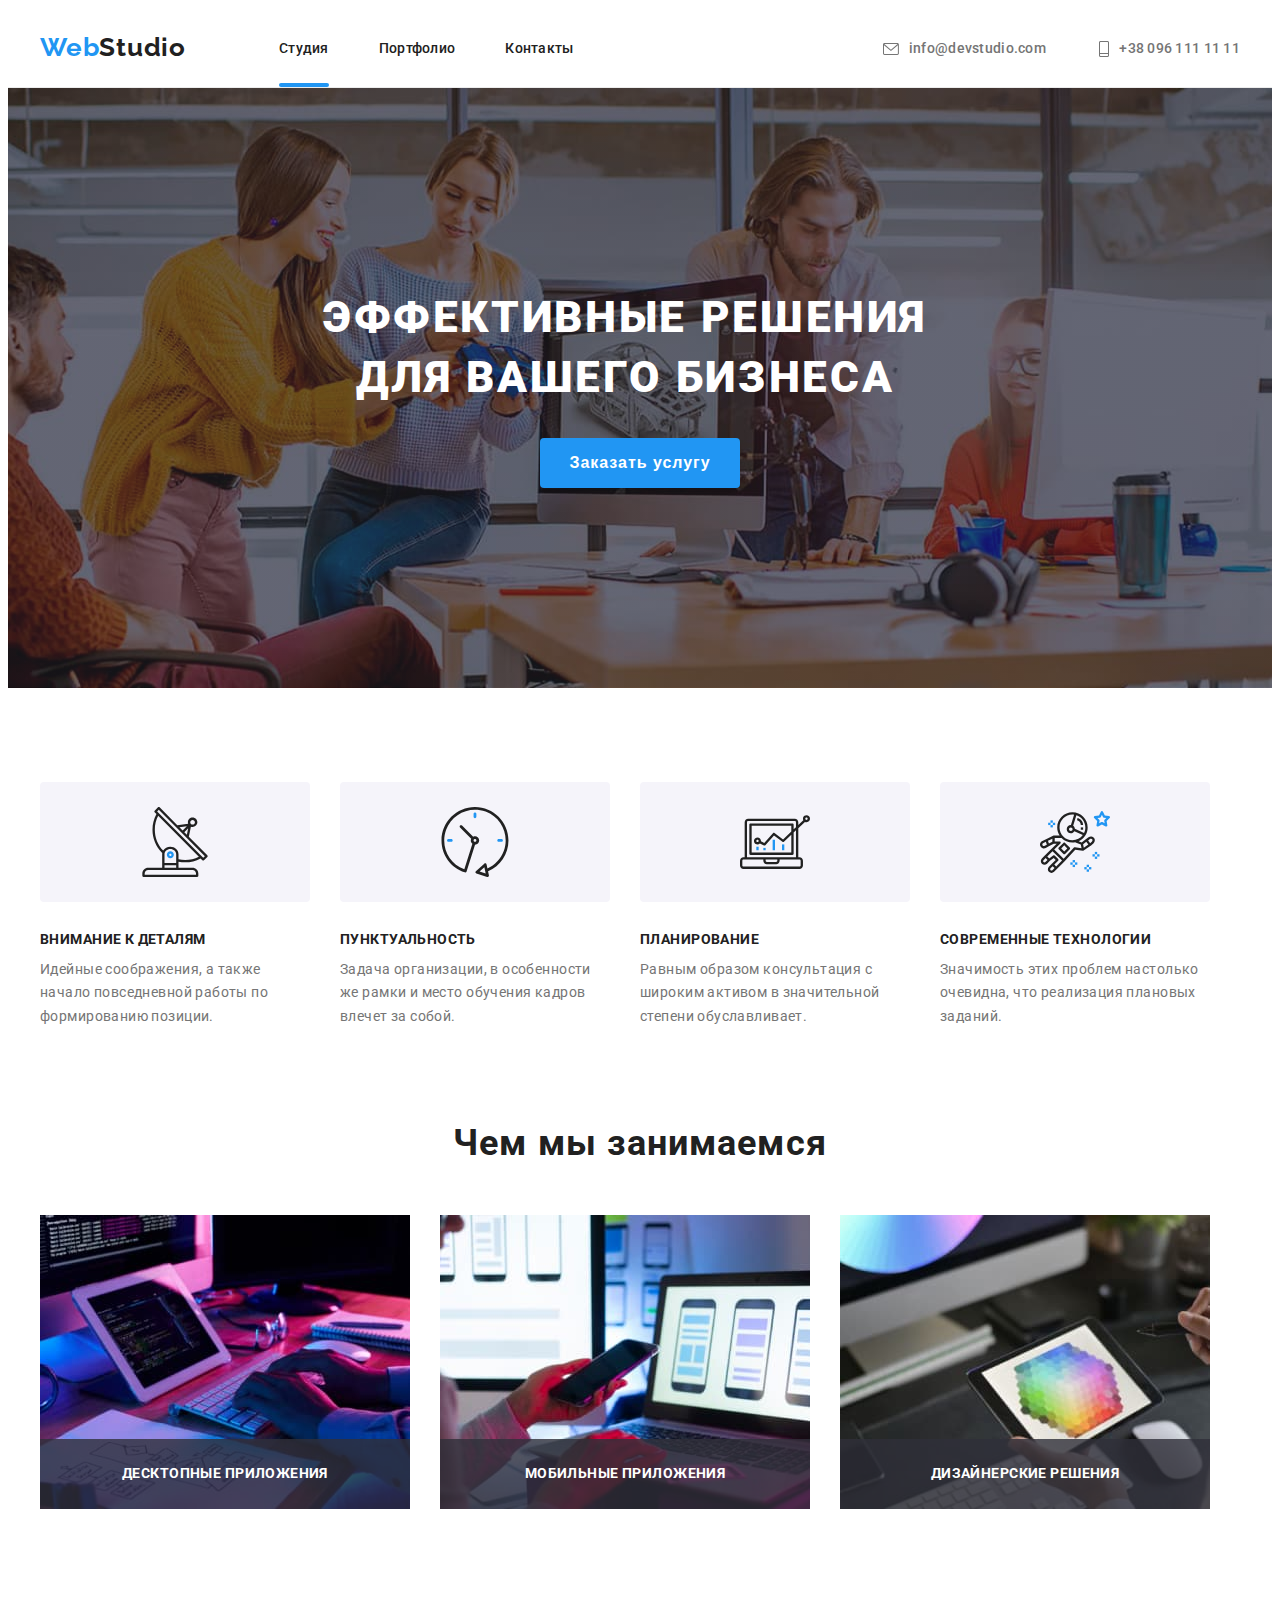
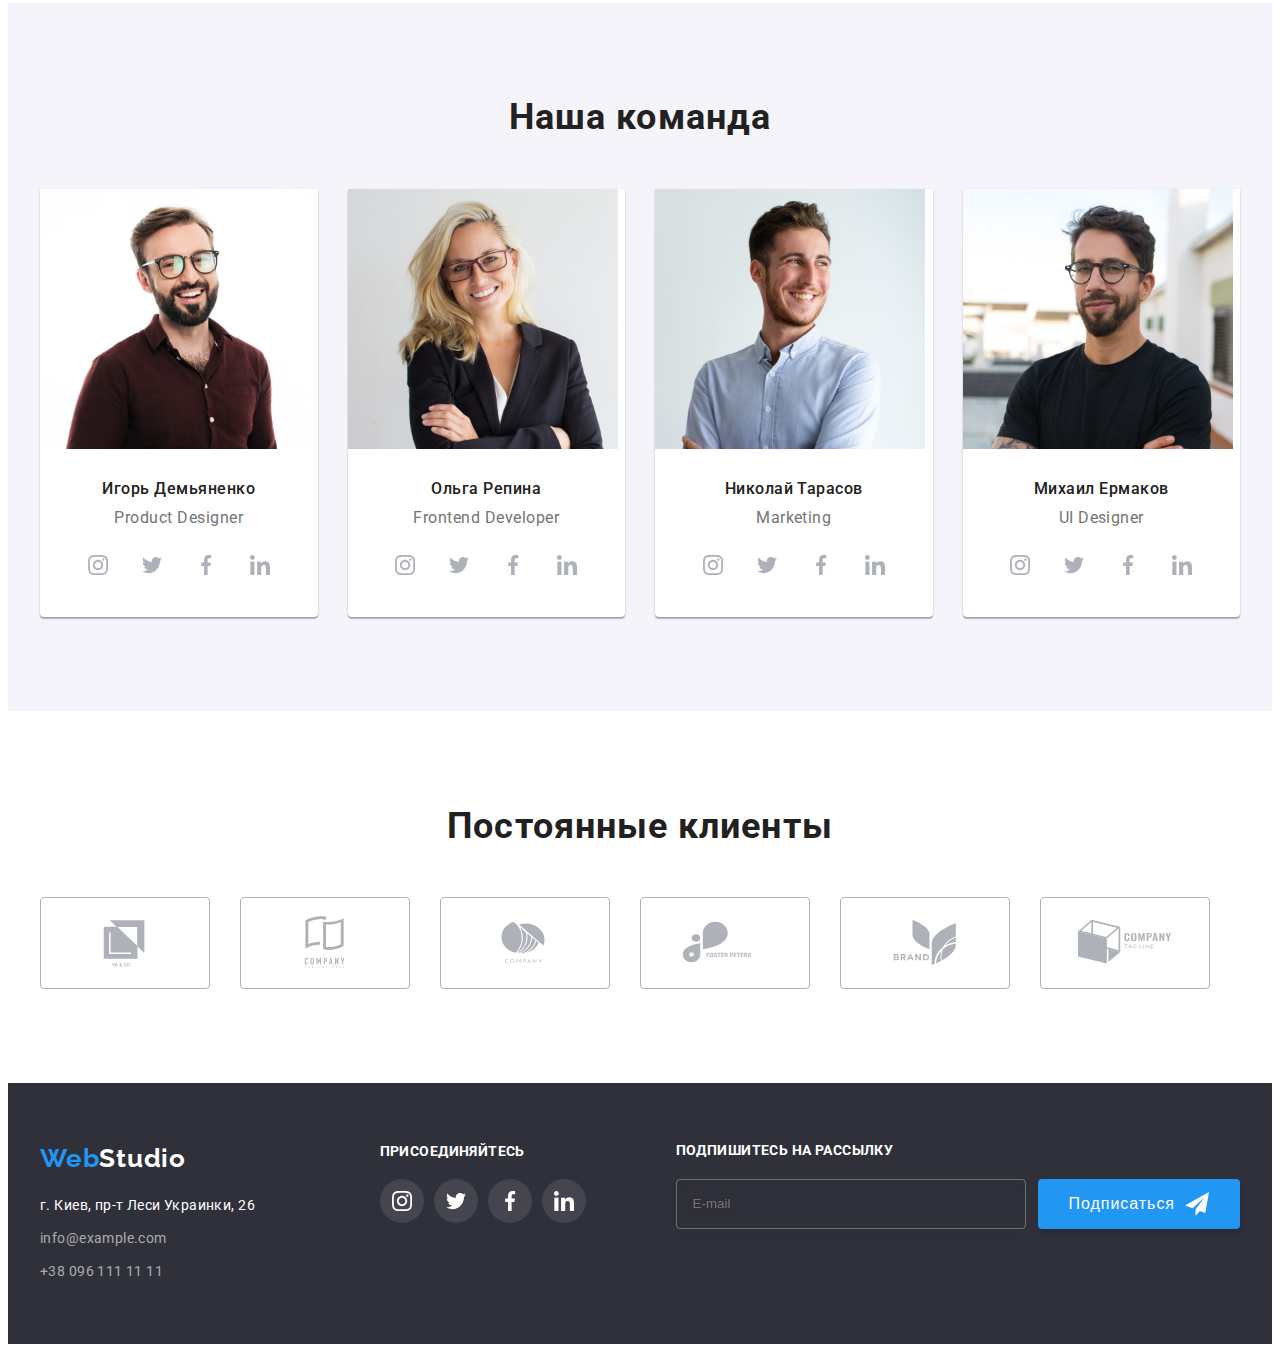
==== index.html @ 6258953c "Add files via upload" ====
<!DOCTYPE html>
<html lang="ru">

<head>
    <meta charset="UTF-8">
    <meta http-equiv="X-UA-Compatible" content="IE=edge">
    <meta name="viewport" content="width=device-width, initial-scale=1.0">
<link rel="preconnect" href="https://fonts.googleapis.com">
<link rel="preconnect" href="https://fonts.gstatic.com" crossorigin>
<link href="https://fonts.googleapis.com/css2?family=Raleway:wght@700&family=Roboto:wght@400;500;700;900&display=swap"
    rel="stylesheet">
    <title>WebStudio</title> 
    <link rel="stylesheet" href="https://cdnjs.cloudflare.com/ajax/libs/modern-normalize/1.1.0/modern-normalize.min.css"
        integrity="sha512-wpPYUAdjBVSE4KJnH1VR1HeZfpl1ub8YT/NKx4PuQ5NmX2tKuGu6U/JRp5y+Y8XG2tV+wKQpNHVUX03MfMFn9Q=="
        crossorigin="anonymous" referrerpolicy="no-referrer" />
    <link rel="stylesheet" href="./css/styles.css" />
</head>

<body>
    <!-- /* HEADER */ -->
<header  class="header">
    <div class="container header-container">
        <nav class="header-nav">
        <a href="index.html"  class="logo link"><p lang="en"><span class="logoweb">Web</span><span class="logostudio">Studio</span></p></a>
        <ul class="header-list list">
        <li class="header-list-item"><a class="header-list-link active link" href="index.html">  Студия </a></li>
        <li class="header-list-item"><a class="header-list-link link" href="portfolio.html"> Портфолио</a></li>
        <li  class="header-list-item"><a class="header-list-link link" href=""> Контакты</a> </li>
        </ul>
        </nav>
        <div class="header-connect">
        <a class="header-mail link" href="mailto:info@devstudio.com" ><svg class="mail-icon" width="16" height="12">
            <use href="./images/icon/symbol-defs.svg#icon-mail"></use>
        </svg>info@devstudio.com </a>
        <a class="header-phone link" href="tel:+380961111111"><svg class="phone-icon" width="10" height="16">
            <use href="./images/icon/symbol-defs.svg#icon-phone"></use>
        </svg>+38 096 111 11 11</a>
            </div>
    </div>
</header>

<main>
    <!-- /* HERO */ -->
    <section class="hero">
        <div class="container">
         <h1 class="hero-title">Эффективные решения для вашего бизнеса</h1>
         <button type="button" class="hero-btn button" data-modal-open>Заказать услугу</button>
        </div>

        </section>
    </div>
<!-- ABOUT -->
     <section class="about">
         <div class="container">
        <ul class="about-list list">
        <li class="about-list-item icon-antena">
            <div class="about-icon-box"><svg class="about-icon" width="70" height="70">
                <use href="./images/icon/symbol-defs.svg#icon-antenna-1"></use>
            </svg></div>
        <h3 class="about-title">Внимание к деталям</h3>
        <p class="about-text">Идейные соображения, а также начало повседневной работы по формированию позиции.</p>
        </li>

        <li class="about-list-item icon-clock">
            <div class="about-icon-box"><svg class="about-icon" width="70" height="70">
                <use href="./images/icon/symbol-defs.svg#icon-clock-1"></use>
            </svg></div>
        <h3 class="about-title">Пунктуальность</h3>
        <p class="about-text">Задача организации, в особенности же рамки и место обучения кадров влечет за собой.</p>
        </li>

        <li class="about-list-item icon-diagram">
            <div class="about-icon-box"><svg class="about-icon" width="70" height="70">
                <use href="./images/icon/symbol-defs.svg#icon-diagram-1"></use>
            </svg></div>
        <h3 class="about-title">Планирование</h3>
        <p class="about-text">Равным образом консультация с широким активом в значительной степени обуславливает.</p>
        </li>

        <li class="about-list-item icon-astro">
            <div class="about-icon-box"><svg class="about-icon" width="70" height="70">
                <use href="./images/icon/symbol-defs.svg#icon-astronaut-1"></use>
            </svg></div>
        <h3 class="about-title">Современные технологии</h3>
        <p class="about-text">Значимость этих проблем настолько очевидна, что реализация плановых заданий.</p>
        </li>
        </ul>
        </div>
        </section>
<!-- PRODUCT -->
        <section class="product">
        <div class="container">
        <h2 class="product-title">Чем мы занимаемся</h2>
        <ul class="product-list list">
        <li class="product-item">
            <img src="images/img1.jpg" alt="Верстка" width="370" height="294" />
            <p class="product-text">Десктопные приложения</p>
        </li>
        <li class="product-item">
            <img src="images/img2.jpg" alt="Моб приложение" width="370" height="294" />
            <p class="product-text">Мобильные приложения</p>
        </li>
        <li class="product-item">
            <img src="images/img3.jpg" alt="Дизайн" width="370" height="294" />
            <p class="product-text">Дизайнерские решения</p>
        </li>
        </ul>
        </div>
    </section>
    <!-- TEAM -->
    <section class="team">
        <div class="container">
        <h2 class="team-title">Наша команда</h2>
        <ul class="team-list list">
        <li class="team-list-item">
        <img src="images/team/team1.jpg" alt="Фото Игорь Демьяненко"  width="270" height="260" />
       <div class="team-box"> <h3 class="team-name">Игорь Демьяненко</h3>
        <p class="team-position" lang="en">Product Designer</p>
        <ul class="team-soc-list list">
            <li class="team-soc-item"><a href="" class="team-soc-link link">
                <svg class="team-soc-icon" width="20" height="20">
                    <use href="./images/icon/symbol-defs.svg#icon-instagram"></use>
                </svg>
            </a></li>
            <li class="team-soc-item"><a href="" class="team-soc-link link"> <svg class="team-soc-icon" width="20" height="20">
                    <use href="./images/icon/symbol-defs.svg#icon-twitter"></use>
                </svg></a></li>
            <li class="team-soc-item"><a href="" class="team-soc-link link"> <svg class="team-soc-icon" width="20" height="20">
                    <use href="./images/icon/symbol-defs.svg#icon-facebook"></use>
                </svg></a></li>
            <li class="team-soc-item"><a href="" class="team-soc-link link"> <svg class="team-soc-icon" width="20" height="20">
                    <use href="./images/icon/symbol-defs.svg#icon-linkedin"></use>
                </svg></a></li>
        </ul>
        </div>
        </li>

        <li class="team-list-item">
        <img src="images/team/team2.jpg" alt="Фото Ольга Репина" width="270" height="260" />
        <div class="team-box"><h3 class="team-name">Ольга Репина</h3>
        <p class="team-position" lang="en">Frontend Developer</p>
        <ul class="team-soc-list list">
            <li class="team-soc-item"><a href="" class="team-soc-link link">
                <svg class="team-soc-icon" width="20" height="20">
                    <use href="./images/icon/symbol-defs.svg#icon-instagram"></use>
                </svg>
            </a></li>
            <li class="team-soc-item"><a href="" class="team-soc-link link"> <svg class="team-soc-icon" width="20" height="20">
                    <use href="./images/icon/symbol-defs.svg#icon-twitter"></use>
                </svg></a></li>
            <li class="team-soc-item"><a href="" class="team-soc-link link"> <svg class="team-soc-icon" width="20" height="20">
                    <use href="./images/icon/symbol-defs.svg#icon-facebook"></use>
                </svg></a></li>
            <li class="team-soc-item"><a href="" class="team-soc-link link"> <svg class="team-soc-icon" width="20" height="20">
                    <use href="./images/icon/symbol-defs.svg#icon-linkedin"></use>
                </svg></a></li>
        </ul>
        </div>
        </li>
        
        <li class="team-list-item">
        <img src="images/team/team3.jpg" alt="Фото Николай Тарасов" width="270" height="260" />
       <div class="team-box"> <h3 class="team-name">Николай Тарасов</h3>
        <p class="team-position" lang="en">Marketing</p>
        <ul class="team-soc-list list">
            <li class="team-soc-item"><a href="" class="team-soc-link link">
                <svg class="team-soc-icon" width="20" height="20">
                    <use href="./images/icon/symbol-defs.svg#icon-instagram"></use>
                </svg>
            </a></li>
            <li class="team-soc-item"><a href="" class="team-soc-link link"> <svg class="team-soc-icon" width="20" height="20">
                    <use href="./images/icon/symbol-defs.svg#icon-twitter"></use>
                </svg></a></li>
            <li class="team-soc-item"><a href="" class="team-soc-link link"> <svg class="team-soc-icon" width="20" height="20">
                    <use href="./images/icon/symbol-defs.svg#icon-facebook"></use>
                </svg></a></li>
            <li class="team-soc-item"><a href="" class="team-soc-link link"> <svg class="team-soc-icon" width="20" height="20">
                    <use href="./images/icon/symbol-defs.svg#icon-linkedin"></use>
                </svg></a></li>
        </ul>
        </div>
        </li>

        <li class="team-list-item">
        <img src="images/team/team4.jpg" alt="Фото Михаил Ермаков" width="270" height="260" />
       <div class="team-box"> <h3 class="team-name">Михаил Ермаков</h3>
        <p class="team-position" lang="en">UI Designer</p>
        <ul class="team-soc-list list">
            <li class="team-soc-item"><a href="" class="team-soc-link link">
                <svg class="team-soc-icon" width="20" height="20">
                    <use href="./images/icon/symbol-defs.svg#icon-instagram"></use>
                </svg>
            </a></li>
            <li class="team-soc-item"><a href="" class="team-soc-link link"> <svg class="team-soc-icon" width="20" height="20">
                    <use href="./images/icon/symbol-defs.svg#icon-twitter"></use>
                </svg></a></li>
            <li class="team-soc-item"><a href="" class="team-soc-link link"> <svg class="team-soc-icon" width="20" height="20">
                    <use href="./images/icon/symbol-defs.svg#icon-facebook"></use>
                </svg></a></li>
            <li class="team-soc-item"><a href="" class="team-soc-link link"> <svg class="team-soc-icon" width="20" height="20">
                    <use href="./images/icon/symbol-defs.svg#icon-linkedin"></use>
                </svg></a></li>
        </ul>
    </div>
        </li>
        </ul>
        </div>
    </section>
<!-- CUSTOMER -->
    <section class="customers">
        <div class="container">
            <h2 class="customers-title">Постоянные клиенты</h2>
            <ul class="customers-list list">
                <li class="customers-item">
                    <a  class="customers-link link" href="">
                        <svg class="customer-soc-icon"><use href="./images/icon/symbol-defs.svg#icon-Logo-1"></use></svg>
                    </a>
                </li>
                <li class="customers-item">
                    <a class="customers-link link" href="">
                        <svg class="customer-soc-icon" width="106" height="60"><use href="./images/icon/symbol-defs.svg#icon-Logo-2"></use></svg>
                    </a>
                </li>
                <li class="customers-item">
                    <a class="customers-link link"  href="">
                        <svg class="customer-soc-icon" width="106" height="60"><use href="./images/icon/symbol-defs.svg#icon-Logo-3"></use></svg>
                    </a>
                </li>
                <li class="customers-item">
                    <a class="customers-link link"  href="">
                        <svg class="customer-soc-icon" width="106" height="60"><use href="./images/icon/symbol-defs.svg#icon-Logo-4"></use></svg>
                    </a>
                </li>
                <li class="customers-item">
                    <a class="customers-link link"  href="">
                        <svg class="customer-soc-icon" width="106" height="60"><use href="./images/icon/symbol-defs.svg#icon-Logo-5"></use></svg>
                    </a>
                </li>
                <li class="customers-item">
                    <a class="customers-link link"  href="">
                        <svg class="customer-soc-icon" width="106" height="60"><use href="./images/icon/symbol-defs.svg#icon-Logo-6"></use></svg>
                    </a>
                </li>
            </ul>
        </div>
        </section>
 </main>
    <!-- FOOTER -->
<footer class="footer">
    <div class="container footer-all">
    <div class="footer-info">
    <a href="index.html" class="logo link">
        <p lang="en"><span class="footerlogoweb">Web</span><span class="footerlogostudio">Studio</span></p>
    </a>
    <address class="footer-addres">
    <p class="footer-addres-name">г. Киев, пр-т Леси Украинки, 26</p>
    <a class="footer-mail link" href="mailto:info@example.com">info@example.com</a>
    <a class="footer-phone link" href="tel:+380961111111">+38 096 111 11 11</a>
    </address>
    </div>
    <div class="footer-soc">
    <p class="footer-soc-title">присоединяйтесь</p>
    <ul class="footer-soc-list list">
        <li class="footer-soc-item">
            <a class="footer-soc-link link" href="">
                <svg  class="footer-soc-icon" width="20" height="20">
                        <use href="./images/icon/symbol-defs.svg#icon-instagram"></use>
                </svg>
            </a>
        </li>
        <li class="footer-soc-item">
            <a class="footer-soc-link link" href="">
                <svg class="footer-soc-icon" width="20" height="20">
                    <use href="./images/icon/symbol-defs.svg#icon-twitter"></use></svg>
            </a>
        </li>
        <li class="footer-soc-item">
            <a class="footer-soc-link link" href="">
                <svg  class="footer-soc-icon" width="20" height="20">
                    <use href="./images/icon/symbol-defs.svg#icon-facebook"></svg>
            </a>
        </li>
        <li class="footer-soc-item">
            <a class="footer-soc-link link" href="">
                <svg  class="footer-soc-icon" width="20" height="20">
                    <use href="./images/icon/symbol-defs.svg#icon-linkedin"></use></svg>
            </a>
        </li>
    </ul>
    </div>
<div class="footer-form-wrap">
    <form action="" class="footer-form">
        <p class="footer-form-title">Подпишитесь на рассылку</p>
        <div class="ff-input-wrap">
        <input class="footer-form-input" name="mailing" type="email"placeholder="E-mail">
        <button type="submit" class="footer-form-btn">Подписаться
           <svg width="24" height="24" class="footer-form-btn-icon">
                <use href="./images/icon/symbol-defs.svg#icon-icon-send"></use>
            </svg>
        </button>
        </div>
    </form>
</div>

    </div> 
</footer>



<div class="backdrop is-hidden" data-modal>
    <div class="modal">
        <button type="button" class="btn-modal-close button" data-modal-close><svg class="icon-close" width="17" height="17">
            <use href="./images/icon/symbol-defs.svg#icon-close-black-18dp-2-1"></use>
        </svg></button>
        <p class="modal-title">Оставьте свои данные, мы вам перезвоним</p>

        <form action="" class="modal-form">
            <div class="form-field">
            <label class="input-text" for="user-name">Имя</label>
            <div class="input-wrap">
            <input type="text"  name="user-name" class="modal-input" id="user-name" required value="">
            <svg class="input-icon" width="18" height="18">
                <use href="./images/icon/symbol-defs.svg#icon-person-black-18dp-1"></use>
            </svg>
                </div>
            </div>

            <div class="form-field">
            <label class="input-text" for="user-phone">Телефон</label>
            <div class="input-wrap">
            <input type="tel"  name="user-phone" class="modal-input" id="user-phone" required value="">
            <svg class="input-icon" width="18" height="18">
                <use href="./images/icon/symbol-defs.svg#icon-phone-black-18dp-1"></use>
            </svg>
            </div>
            </div>
            <div class="form-field">
            <label class="input-text" for="user-email">Почта</label>
            <div class="input-wrap">
            <input type="email"  name="user-email" class="modal-input" id="user-email" value="">
            <svg class="input-icon" width="18" height="18">
                <use href="./images/icon/symbol-defs.svg#icon-email-black-18dp-1"></use>
            </svg>
            </div>
            </div>
            <div class="textarea-field">
                <label class="input-text" for="user-text">Комментарий</label>
                <textarea class="modal-text" name="user-text" id="user-text" placeholder="Введите текст" ></textarea>    
            </div>

            <div class="checkbox-field">
                <input type="checkbox" class="modal-check visually-hidden" id="modal-check" name="privacy-check" required>
                <label for="modal-check" class="modal-check-label"><span><svg class="check-icon" width="16" height="15">
                    <use href="./images/icon/symbol-defs.svg#icon-Vector-2"></use>
                </svg></span>Соглашаюсь с рассылкой и принимаю <a class="agreement " href="">Условия договора</a></label>
            </div>

            <button type="submit" class="modal-btn btn">Отправить</button>
        </form>

    </div>
</div>
<script src="./js/modal.js"></script>
</body>
</html>
---- css/styles.css ----
:root {
  --header-title-color: #ffffff;
  --title-color: #212121;
  --paragraf-color: #757575;
  --accent-color: #2196f3;
}
p, h1, h2, h3, h4, h5, h6 {
margin: 0;
}

ul, ol {
  margin: 0;
  padding-left: 0;
}
img{
  display: block;
  max-width: 100%;
  height: auto
}

input,textarea {
  outline: none;
}

body {
  font-family: "Roboto", sans-serif;
  color:#212121
}
.list {
  list-style: none;
}
.link {
  text-decoration: none;
}
.button {
  cursor: pointer;
  border:none
}

.container{
  width: 1200px;
  padding-left: 15px;
  padding-right: 15px;
  margin: 0 auto;
  /* outline: 2px solid red */
}
/* HEADER */
.header {
  background-color: #ffffff;
  padding-top: 24px;
  padding-bottom: 24px;
  display: flex;
  justify-content: space-between;
  border-bottom: 1px solid #ECECEC;
}
.header-nav{
  display: flex;
  align-items: center
}
.header-list{
  display: flex;
  margin-left: 93px;
}

.active{
position: relative;
}
.active::after{
content: '';
display: block;
position: absolute;

width: 100%;
height: 4px;
background-color: #2196F3;
border-radius: 2px;
margin-top: 26px;

}



.header-list-item:not(:last-child) {
  margin-right: 50px;
  align-items: center;
}
.header-container{
  display: flex;
}
.header-connect{
  display: block;
  margin-left: auto;
  margin-top: auto;
  margin-bottom: auto;
 
}

.logoweb {
  font-weight: 700;
  font-family: "Raleway";
  font-size: 26px;
  line-height: 1.19;
  letter-spacing: 0.03em;
  color: #2196f3;
}
.logostudio {
  font-weight: 700;
  font-family: "Raleway";
  font-size: 26px;
  line-height: 1.19;
  letter-spacing: 0.03em;
  color: #212121;
}
.header-list-link:hover,
.header-list-link:focus {
  color: var(--accent-color);
}
.header-list-link {
  font-weight: 500;
  font-size: 14px;
  line-height: 1.14;
  letter-spacing: 0.02em;
  color: #212121;
  text-decoration: none;
  transition: color 250ms cubic-bezier(0.4, 0, 0.2, 1) ;
}
.header-mail:hover,
.header-mail:focus {
  color: var(--accent-color);
  fill: #2196F3;
}
.header-phone:hover,
.header-phone:focus {
  color: var(--accent-color);
  fill: #2196F3;
}
.header-mail {
  font-weight: 500;
  font-size: 14px;
  line-height: 1.14;
  letter-spacing: 0.02em;
  color: #757575;
  fill: #757575;
  transition: color 250ms cubic-bezier(0.4, 0, 0.2, 1), fill 250ms cubic-bezier(0.4, 0, 0.2, 1);
}
.header-phone {
  font-weight: 500;
  font-size: 14px;
  line-height: 1.14;
  letter-spacing: 0.02em;
  color: #757575;
  padding-left: 50px;
  fill: #757575;
  transition: color 250ms cubic-bezier(0.4, 0, 0.2, 1),
  fill 250ms cubic-bezier(0.4, 0, 0.2, 1);
  
}
.mail-icon,
.phone-icon{
  margin-right: 10px;
  vertical-align: middle
  
}
/* HERO */
.hero {
  background-color: #2f303a;
  background-image: linear-gradient(rgba(47, 48, 58, 0.4), rgba(47, 48, 58, 0.4)), url(../images/hero-bg.jpg);
  background-repeat: no-repeat;
  background-position: center;
  background-size: cover;
  max-width: 1600px;
  margin: 0 auto;
}

.hero-title {
  font-weight: 900;
  font-size: 44px;
  line-height: 1.36;
  text-align: center;
  letter-spacing: 0.06em;
  text-transform: uppercase;
  color: var(--header-title-color);
  max-width: 696px;
  margin-left: 237px;
  margin-bottom: 30px;
}
.hero{
padding-bottom: 200px;
padding-top: 200px;
}
.hero-btn {
  
  display: flex;
  align-items: center;
  text-align: center;
  letter-spacing: 0.06em;
  color: #ffffff;
  display: block;
  margin: 0 auto;

  width: 200px;
  height: 50px;
  line-height: 1.87;
  background: #2196F3;
  box-shadow: 0px 4px 4px rgba(0, 0, 0, 0.15);
  border-radius: 4px;
  font-weight: 700;
  font-size: 16px;
  line-height: 30px;
}
/* ABOUT */
.about {
  padding-top: 94px;
}
.about-list {
  display: flex;
  margin-left: -30px;

}

.about-list-item{
  flex-basis: calc(100% / 3 - 30px);
  margin-left: 30px;
  max-width: 270px;
}
.about-icon-box{
  height: 120px;
  display: block;
  background-color: #F5F4FA;
  border-radius: 4px;
  background-repeat: no-repeat;
  background-position: center;
  margin-bottom: 30px;
  display: flex;
  justify-content: center;
  align-items: center;
}



.about-title {
  font-size: 14px;
  line-height: 1.14;
  letter-spacing: 0.03em;
  text-transform: uppercase;
  color: var(--title-color);
  margin-bottom: 10px;

}
.about-text {
  font-size: 14px;
  line-height: 1.71;
  color: var(--paragraf-color);
  letter-spacing: 0.03em;
}

/* PRODUCT */

.product {
  padding-top: 94px;
  padding-bottom: 94px;
}

.product-title {
  font-size: 36px;
  line-height: 1.16;
  letter-spacing: 0.03em;
  color: var(--title-color);
  text-align: center;
  letter-spacing: 0.03em;
  margin-bottom: 50px;
}
.product-item{
  position: relative;
}
.product-text{
  position: absolute;
  bottom: 0;
  left: 0;
  width: 100%;
  height: 70px;
  padding: 0;
  margin: 0;

  background: rgba(47, 48, 58, 0.8);
  display: flex;
  align-items: center;
  justify-content: center;

  font-weight: 700;
  font-size: 14px;
  line-height: 1.14;
  text-align: center;
  letter-spacing: 0.03em;
  text-transform: uppercase;
  
  color: var(--header-title-color);

}
.product-list{
  display: flex;
}

.product-item + .product-item {
  margin-left: 30px;
}
/* TEAM */
.team {
  background-color: #F5F4FA;
  padding-bottom: 94px;
  padding-top: 94px;
  text-align: center;
}
.team-title {
  font-size: 36px;
  line-height: 1.16;
  letter-spacing: 0.03em;
  color: var(--title-color);
  
  text-align: center;
  letter-spacing: 0.03em;
  margin-bottom: 50px;
}
.team-list{
  display: flex;
  margin-left: -30px;
  
}
.team-list-item{
  flex-basis: calc(100% / 3 - 30px);
  margin-left: 30px;
  background-color: #ffffff;
  border-radius: 0px 0px 4px 4px;
  box-shadow: 0px 1px 3px rgba(0, 0, 0, 0.12),
  0px 1px 1px rgba(0, 0, 0, 0.14),
  0px 2px 1px rgba(0, 0, 0, 0.2);
}
.team-name {
  font-family: 'Roboto';
  font-style: normal;
  font-weight: 500;
  font-size: 16px;
  line-height: 1.19;
  text-align: center;
  letter-spacing: 0.03em;
  color: var(--title-color);
  margin-bottom: 10px;
}
.team-position {
  font-size: 16px;
  line-height: 1.19;
  text-align: center;
  letter-spacing: 0.03em;
  color: #757575;
  margin-bottom: 16px;
}
.team-box{
padding-top: 30px;
padding-bottom: 30px;
}

.team-soc-link{
  width: 44px;
  height: 44px;
  background-color: #FFFFFF;
  border-radius: 50%;
  display: flex;
  align-items: center;
  justify-content: center;
  fill: #AFB1B8;
  transition: fill 250ms cubic-bezier(0.4, 0, 0.2, 1), background-color 250ms cubic-bezier(0.4, 0, 0.2, 1);
  
}

.team-soc-link:hover,
.team-soc-link:focus{
  background-color: #2196F3;
  fill: #ffffff;
}
.team-soc-list{
  display: flex;
  justify-content: center;
}

.team-soc-item + .team-soc-item{
  margin-left: 10px;
}

/* customers */
.customers{
padding-top: 94px;
padding-bottom: 94px;
}
.customers-title{
font-weight: 700;
font-size: 36px;
line-height: 42px;
text-align: center;
letter-spacing: 0.03em;
text-align: center;
margin-bottom: 50px;
color: #212121;
}
.customers-list{
display: flex;

}
.customers-link{
  width: 170px;
  height: 92px;
  border: 1px solid #AFB1B8;
  box-sizing: border-box;
  border-radius: 4px;
  display: flex;
  align-items: center;
  justify-content: center;
  fill: #AFB1B8;
  transition: fill 250ms cubic-bezier(0.4, 0, 0.2, 1),
  border 250ms cubic-bezier(0.4, 0, 0.2, 1);
}
.customers-item + .customers-item {
  margin-left: 30px;
}
.customers-link:hover,
.customers-link:focus{
  border: 1px solid #2196F3;
  fill: #2196F3;
}
.customer-soc-icon{
width: 106px;
height: 60px;
}
/* footer */
.footer {
  background-color: #2f303a;
  padding-top: 60px;
  padding-bottom: 60px;
}

.footer-info{
  flex-grow: 1;
}
.footer-addres {
  font-weight: 400;
  font-size: 14px;
  line-height: 1.71;
  letter-spacing: 0.03em;
  color: #ffffff;
  
}
.footer-addres-name{
  margin-top: 20px;
  margin-bottom: 9px;
}
.footerlogoweb {
  font-family: "Raleway";
  font-style: normal;
  font-weight: 700;
  font-size: 26px;
  line-height: 1.19;
  letter-spacing: 0.03em;
  color: #2196f3;
}
.footerlogostudio {
  font-family: "Raleway";
  font-style: normal;
  font-weight: 700;
  font-size: 26px;
  line-height: 1.19;
  letter-spacing: 0.03em;
  color: #ffffff;
}
.footer-mail:hover,
.footer-mail:focus{
  color: var(--accent-color);
}
.footer-mail {
  font-weight: 400;
  font-size: 14px;
  line-height: 1.71;
  letter-spacing: 0.03em;
  color: rgba(255, 255, 255, 0.6);
  margin-bottom: 9px;
  transition: color 250ms cubic-bezier(0.4, 0, 0.2, 1);
}
.footer-phone:hover,
.footer-phone:focus {
  color: var(--accent-color);
}
.footer-addres {
  font-family: 'Roboto';
  font-style: normal;
  font-weight: 400;
  display: block;
  display: flex;
  flex-direction: column;
}
.footer-phone {
  font-weight: 400;
  font-size: 14px;
  line-height: 1.71;
  letter-spacing: 0.03em;
  color: rgba(255, 255, 255, 0.6);
  transition: color 250ms cubic-bezier(0.4, 0, 0.2, 1);
}

.footer-all{
  display: flex;
}
.footer-soc{
  padding-left: 70px;
}

.footer-soc-title{
  font-weight: 700;
  font-size: 14px;
  line-height: 16px;
  letter-spacing: 0.03em;
  text-transform: uppercase;
  color: #FFFFFF;
  text-align: left;
  margin-bottom: 20px;
}
.footer-soc-list {
  display: flex;
  justify-content: center;
}
.footer-soc-link {
  width: 44px;
  height: 44px;
  background-color: rgba(255, 255, 255, 0.1);;
  border-radius: 50%;
  display: flex;
  align-items: center;
  justify-content: center;
  fill: #FFFFFF;
  transition: background-color 250ms cubic-bezier(0.4, 0, 0.2, 1);
}
.footer-soc-item + .footer-soc-item {
  margin-left: 10px;
}

.footer-soc-link:hover,
.footer-soc-link:focus {
  background-color: #2196F3;}

  .footer-form-wrap{
    padding-left: 90px;
  }
  .ff-input-wrap{
  display: flex;
  flex-direction: row;
  }

  .footer-form-title{
    font-weight: 700;
    font-size: 14px;
    line-height: 1.14;
    letter-spacing: 0.03em;
    text-transform: uppercase;
    
    color: #FFFFFF;

    margin-bottom: 20px;
  }

  .footer-form-input{
      width: 350px;
      height: 50px;
      border: 1px solid rgba(255, 255, 255, 0.3);
      box-sizing: border-box;
      filter: drop-shadow(0px 4px 4px rgba(0, 0, 0, 0.15));
      border-radius: 4px;
      
      background-color: transparent;
      margin-right: 12px;
      padding-left: 16px;
      color: #ffffff;
  }


  .footer-form-btn{

    height: 50px;

    padding: 12px 29px ;
    background-color: #2196F3;
    border-radius: 4px;
    border-color: transparent;

    font-size: 16px;
    line-height: 1.88;
    display: inline-block;
    display: flex;
    text-align: center;
    align-items: center;
    letter-spacing: 0.06em;
    color: #FFFFFF;

    box-shadow: 0px 4px 4px rgba(0, 0, 0, 0.15);

  }
  .footer-form-btn-icon{
 margin-left: 10px;
  }

  /* PROJECT */

.project{
  padding-bottom: 94px;
  padding-top: 94px;
}
.project-menu-list{
  display: flex;
  justify-content: center;
  margin-bottom: 50px;
  }
.project-menu-item{
  display: block;
  margin-left: 8px;
}


.btn-project:hover,
.btn-project:focus {
background-color: #2196f3;
color: #ffffff;
box-shadow: 0px 3px 1px rgba(0, 0, 0, 0.1),
0px 1px 2px rgba(0, 0, 0, 0.08),
0px 2px 2px rgba(0, 0, 0, 0.12);
}

.btn-project {
  background-color: #F5F4FA;
  border-radius: 4px;
  font-family: 'Roboto';
  font-style: normal;
  font-weight: 500;
  font-size: 16px;
  line-height: 1.62;
  text-align: center;
  letter-spacing: 0.03em;
  color: var(--title-color);
  padding: 6px 22px 6px 22px;
  transition: background-color 250ms cubic-bezier(0.4, 0, 0.2, 1),
  color 250ms cubic-bezier(0.4, 0, 0.2, 1),
  box-shadow 250ms cubic-bezier(0.4, 0, 0.2, 1);
}
.project-name {
  font-size: 18px;
  line-height: 2;
  letter-spacing: 0.06em;
  color: var(--title-color)
}
.project-type {
  font-size: 16px;
  line-height: 1.87;
  letter-spacing: 0.03em;
  color: #757575;
}
.project-list {
  display: flex;
  flex-wrap: wrap;
  margin-left: -28px;
  }
.project-list-item {
  margin-left: 29px;
  background: #FFFFFF;
  box-sizing: border-box;
  
  }
  .project-cover-wrap{
  position: relative;
  overflow: hidden;
  }

  .project-list-item:hover .project-cover-text{
    transform: translateY(0);
  }
  .project-cover-text{
    height: 100%;
  position: absolute;
  top: 0;
  left: 0;
  background: rgba(33, 150, 243, 0.9);
  color: #FFFFFF;
  
  font-weight: 400;
  font-size: 18px;
  line-height: 1.56;
  letter-spacing: 0.03em;
  padding: 63px 24px;

  transform: translateY(100%);
  transition: transform 300ms;

  }

  .project-list-item:nth-child(-n + 6){
  margin-bottom: 30px;
  }
  
  .pr-border{
  border-left: 1px solid #EEEEEE;
  border-bottom: 1px solid #EEEEEE;
  border-right: 1px solid #EEEEEE;
  padding: 20px 24px 20px 24px;
  }

  .project-link{
    display: block;
    transition: box-shadow 250ms cubic-bezier(0.4, 0, 0.2, 1);
  }
  .project-link:hover {
  box-shadow: 0px 1px 1px rgba(0, 0, 0, 0.12),
  0px 4px 4px rgba(0, 0, 0, 0.06),
  1px 4px 6px rgba(0, 0, 0, 0.16);
  }

  .backdrop{
    position: fixed;
    top: 0;
    width: 100%;
    height: 100%;
    background: rgba(0, 0, 0, 0.2);
    transition: opacity 300ms, visibility 300ms;

  }
  .backdrop.is-hidden .modal{
    transform: rotate(0) scale(0.3);
  }
  .modal{
    position: absolute;
    top: 50%;
    left: 50%;
    transform: rotate(360deg) translate(-50%, -50%) scale(1);
    width: 528px;
    min-height: 581px;
    background-color: #ffffff;
    box-shadow: 0px 1px 3px rgba(0, 0, 0, 0.12),
    0px 1px 1px rgba(0, 0, 0, 0.14),
    0px 2px 1px rgba(0, 0, 0, 0.2);
    border-radius: 4px;
    transition: transform 300ms;
    padding: 40px 39px 40px 39px;
  }
  .btn-modal-close{
    position: absolute;
    top: 8px;
    right: 8px;
    width: 30px;
    height: 30px;
    border: 1px solid rgba(0, 0, 0, 0.1);
    background-color: #FFFFFF;
    border-radius: 50%;
    padding-top: 5px;
  }

.btn-modal-close:hover,
.btn-modal-close:focus{
  fill: #2196F3;
  transition: fill 250ms cubic-bezier(0.4, 0, 0.2, 1);
}

  .is-hidden{
    opacity: 0;
    pointer-events: none;
    visibility: hidden;
  }

  .modal-form{
   
  }
  .modal-title{
    font-weight: 700;
    font-size: 20px;
    line-height: 1.15;
    text-align: center;
    letter-spacing: 0.03em;
    
    color: #212121;
    margin-bottom: 12px;
  }

  .form-field{
    margin-bottom: 10px;
  }
  .textarea-field{
    margin-bottom: 20px;;
  }


  .modal-input{
    width: 100%;
    height: 40px;
    border: 1px solid rgba(33, 33, 33, 0.2);
    box-sizing: border-box;
    border-radius: 4px;
    
    background-color: transparent;
    padding-left: 32px;
    color: #212121;
    
  }

  .modal-input:focus{
    border-color: #2196f3;

  }

  .modal-input:focus + .input-icon{
    fill: #2196f3;
  }

  .input-wrap{
    position: relative;
  }
  .input-icon{
    position: absolute;
    left: 9px;
    top: 50%;
    transform: translateY(-50%);

    fill: #212121;
  }

  .modal-input::placeholder{
    font-weight: 400;
    font-size: 14px;
    line-height: 1.14;
    letter-spacing: 0.01em;

    color: rgba(117, 117, 117, 0.5);
  }

  .modal-text::placeholder{
    font-weight: 400;
    font-size: 14px;
    line-height: 1.14;
    letter-spacing: 0.01em;
    
    color: rgba(117, 117, 117, 0.5)
  }
  .modal-text{
    width: 100%;
    height: 120px;
    border: 1px solid rgba(33, 33, 33, 0.2);
    box-sizing: border-box;
    border-radius: 4px;
    
    background-color: transparent;
    padding-top: 16px;
    padding-left: 12px;

    color: #212121;
    resize: none;
  }
  
  .modal-text:focus{
    border-color: #2196f3
  }
  .modal-btn{
    width: 200px;
    height: 50px;

    font-weight: 700;
    font-size: 16px;
    line-height: 1.87;
    text-align: center;
    letter-spacing: 0.06em;
    color: #FFFFFF;

    background: #2196F3;
    box-shadow: 0px 4px 4px rgba(0, 0, 0, 0.15);
    border-radius: 4px;
    border: none;
    position: relative;
    left: 50%;
    transform: translate(-50%, 0);
    margin-top: 30px;

  }
  .modal-btn:hover,
  .modal-btn:focus{
    border: none;
    box-shadow: 0px 4px 4px rgba(0, 0, 0, 0.15);
    background: #188CE8;
    transition: box-shadow 250ms cubic-bezier(0.4, 0, 0.2, 1);
    transition: background 250ms cubic-bezier(0.4, 0, 0.2, 1);
  }
  .input-text{
    display: block;
    margin-bottom: 4px;

    font-weight: 400;
    font-size: 12px;
    line-height: 1.17;
    letter-spacing: 0.01em;
    
    color: #757575;
  }

  .checkbox-field {
    padding-left: ;
  }

  .modal-check-label{
  font-weight: 400;
  font-size: 14px;
  line-height: 24px;
  letter-spacing: 0.03em;
  color: #757575;
  display: flex;
  align-items: center;
  margin-left: 12px;
  }
  .agreement{
    color: #2196f3;
  }

  .modal-check-label span {
    
    width: 16px;
    height: 15px;
    border: 2px solid #212121;
    border-radius: 2px;
    display: block;
    margin-right: 8px;
    display: flex;
    align-items: center;
    justify-content: center;
  }

  .check-icon{
    fill: transparent;
  }

.modal-check:checked+.modal-check-label span{
  background-color: #2196f3;
  border: none;
}

  .modal-check:checked + .modal-check-label .check-icon  {
    fill: #ffffff;
  }

  .visually-hidden {
    position: absolute;
    white-space: nowrap;
    width: 1px;
    height: 1px;
    overflow: hidden;
    border: 0;
    padding: 0;
    clip: rect(0 0 0 0);
    clip-path: inset(50%);
    margin: -1px;
  }
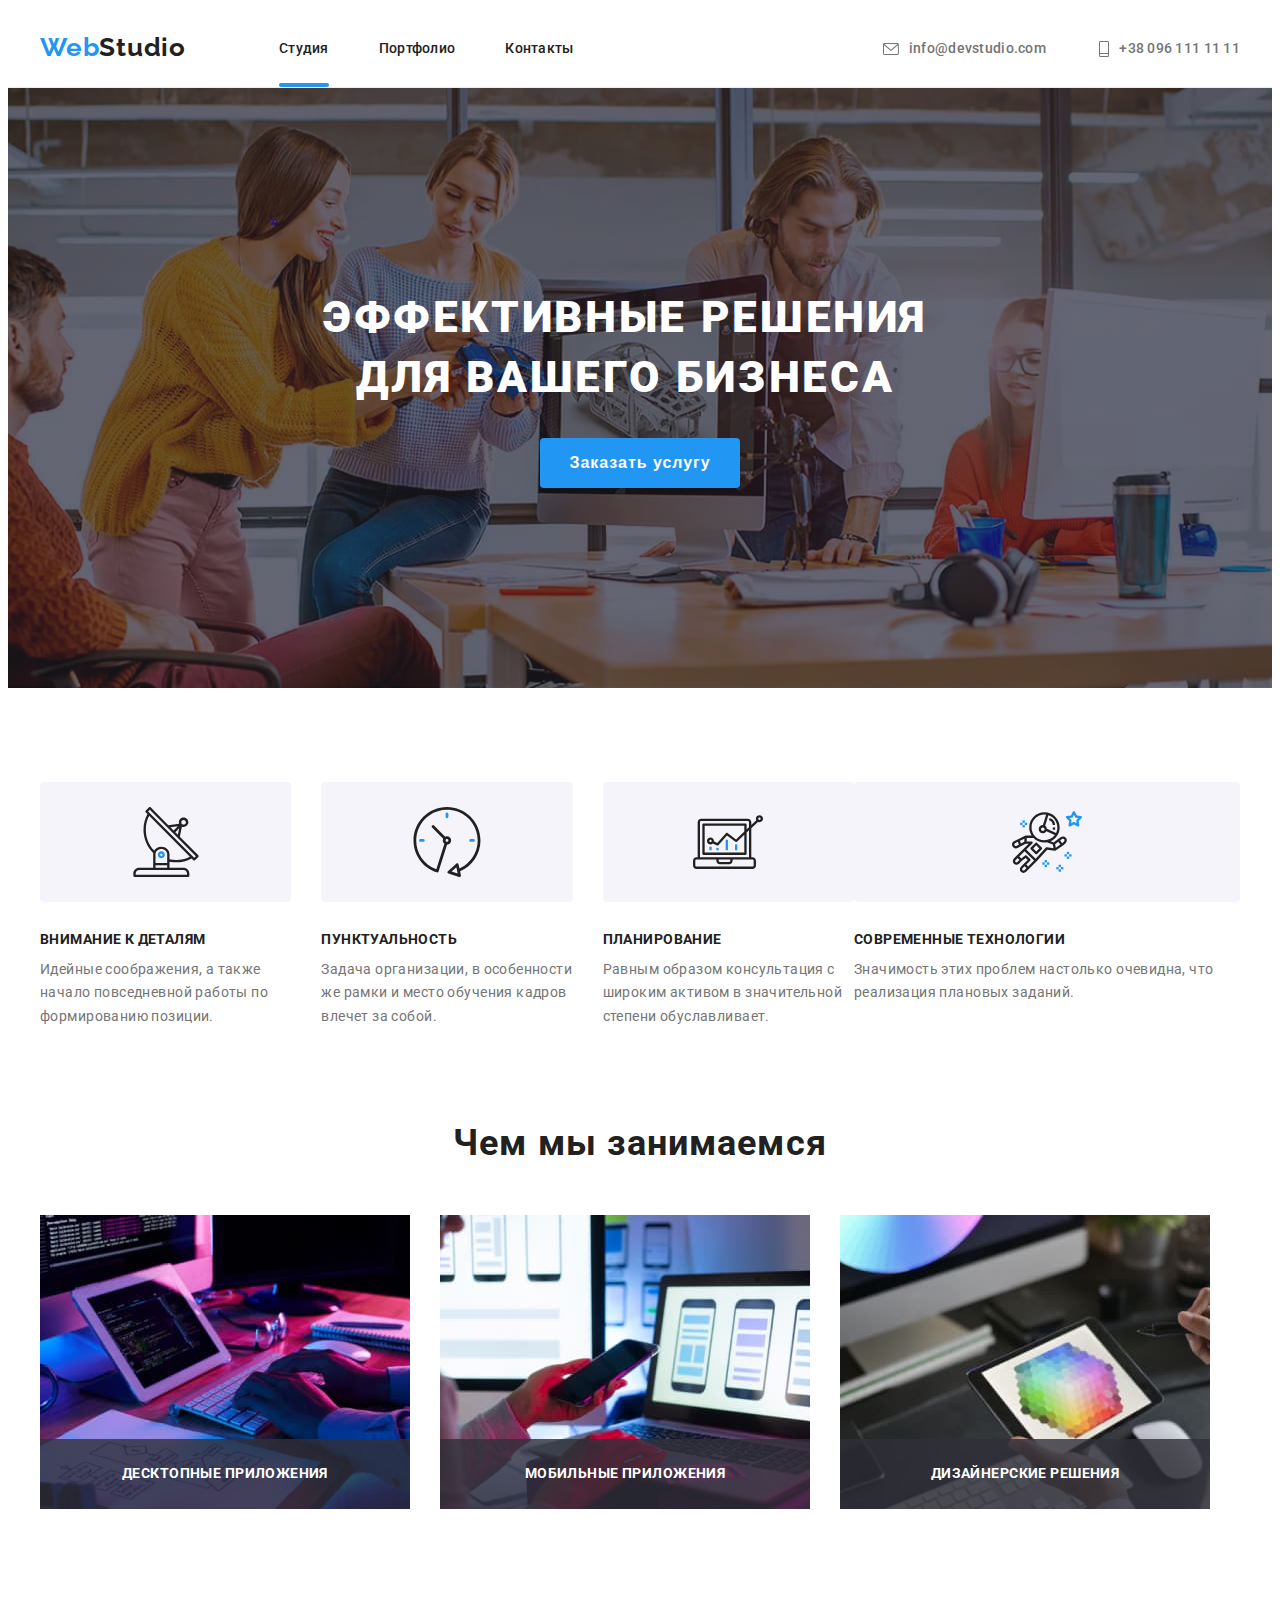
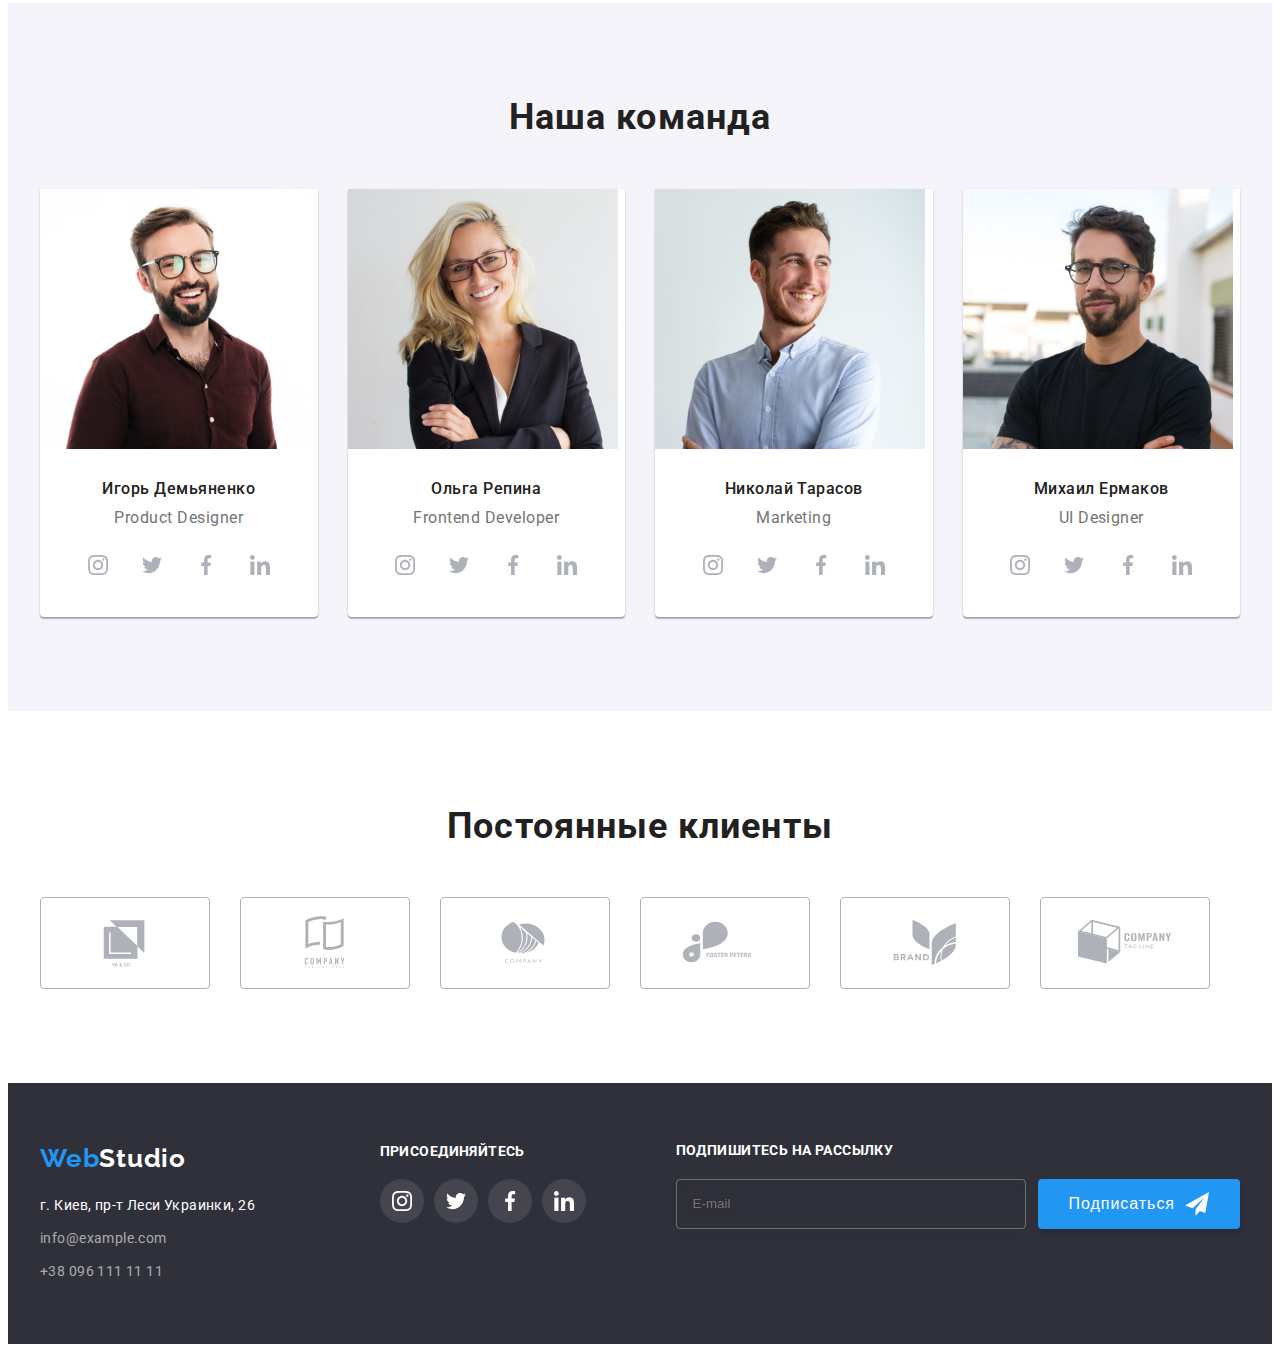
==== commit 6ca21a8c: "f1" ====
--- a/index.html
+++ b/index.html
@@ -13,26 +13,27 @@
     <link rel="stylesheet" href="https://cdnjs.cloudflare.com/ajax/libs/modern-normalize/1.1.0/modern-normalize.min.css"
         integrity="sha512-wpPYUAdjBVSE4KJnH1VR1HeZfpl1ub8YT/NKx4PuQ5NmX2tKuGu6U/JRp5y+Y8XG2tV+wKQpNHVUX03MfMFn9Q=="
         crossorigin="anonymous" referrerpolicy="no-referrer" />
-    <link rel="stylesheet" href="./css/styles.css" />
+    
+    <link rel="stylesheet" href="./css/main.min.css" />
 </head>
 
 <body>
-    <!-- /* HEADER */ -->
+    <!-- /* HEADER */ --> 
 <header  class="header">
     <div class="container header-container">
-        <nav class="header-nav">
-        <a href="index.html"  class="logo link"><p lang="en"><span class="logoweb">Web</span><span class="logostudio">Studio</span></p></a>
-        <ul class="header-list list">
-        <li class="header-list-item"><a class="header-list-link active link" href="index.html">  Студия </a></li>
-        <li class="header-list-item"><a class="header-list-link link" href="portfolio.html"> Портфолио</a></li>
-        <li  class="header-list-item"><a class="header-list-link link" href=""> Контакты</a> </li>
+        <nav class="header__nav">
+        <a href="index.html"  class="header__logo link"><p lang="en"><span class="header__logoweb">Web</span><span class="header__logostudio">Studio</span></p></a>
+        <ul class="menu-list list">
+        <li class="menu-list__item"><a class="menu-list__link active link" href="index.html">  Студия </a></li>
+        <li class="menu-list__item"><a class="menu-list__link link" href="portfolio.html"> Портфолио</a></li>
+        <li  class="menu-list__item"><a class="menu-list__link link" href=""> Контакты</a> </li>
         </ul>
         </nav>
         <div class="header-connect">
-        <a class="header-mail link" href="mailto:info@devstudio.com" ><svg class="mail-icon" width="16" height="12">
+        <a class="header-connect__mail link" href="mailto:info@devstudio.com" ><svg class="mail-icon" width="16" height="12">
             <use href="./images/icon/symbol-defs.svg#icon-mail"></use>
         </svg>info@devstudio.com </a>
-        <a class="header-phone link" href="tel:+380961111111"><svg class="phone-icon" width="10" height="16">
+        <a class="header-connect__phone link" href="tel:+380961111111"><svg class="phone-icon" width="10" height="16">
             <use href="./images/icon/symbol-defs.svg#icon-phone"></use>
         </svg>+38 096 111 11 11</a>
             </div>
@@ -43,8 +44,8 @@
     <!-- /* HERO */ -->
     <section class="hero">
         <div class="container">
-         <h1 class="hero-title">Эффективные решения для вашего бизнеса</h1>
-         <button type="button" class="hero-btn button" data-modal-open>Заказать услугу</button>
+         <h1 class="hero__title">Эффективные решения для вашего бизнеса</h1>
+         <button type="button" class="hero__btn button" data-modal-open>Заказать услугу</button>
         </div>
 
         </section>
@@ -53,36 +54,36 @@
      <section class="about">
          <div class="container">
         <ul class="about-list list">
-        <li class="about-list-item icon-antena">
-            <div class="about-icon-box"><svg class="about-icon" width="70" height="70">
+        <li class="about-list__item ">
+            <div class="about-list__icon-box"><svg class="about-list__icon" width="70" height="70">
                 <use href="./images/icon/symbol-defs.svg#icon-antenna-1"></use>
             </svg></div>
-        <h3 class="about-title">Внимание к деталям</h3>
-        <p class="about-text">Идейные соображения, а также начало повседневной работы по формированию позиции.</p>
-        </li>
-
-        <li class="about-list-item icon-clock">
-            <div class="about-icon-box"><svg class="about-icon" width="70" height="70">
+        <h3 class="about-list__title">Внимание к деталям</h3>
+        <p class="about-list__text">Идейные соображения, а также начало повседневной работы по формированию позиции.</p>
+        </li>
+
+        <li class="about-list__item ">
+            <div class="about-list__icon-box"><svg class="about-list__icon" width="70" height="70">
                 <use href="./images/icon/symbol-defs.svg#icon-clock-1"></use>
             </svg></div>
-        <h3 class="about-title">Пунктуальность</h3>
-        <p class="about-text">Задача организации, в особенности же рамки и место обучения кадров влечет за собой.</p>
-        </li>
-
-        <li class="about-list-item icon-diagram">
-            <div class="about-icon-box"><svg class="about-icon" width="70" height="70">
+        <h3 class="about-list__title">Пунктуальность</h3>
+        <p class="about-list__text">Задача организации, в особенности же рамки и место обучения кадров влечет за собой.</p>
+        </li>
+
+        <li class="about-list__item ">
+            <div class="about-list__icon-box"><svg class="about-list__icon" width="70" height="70">
                 <use href="./images/icon/symbol-defs.svg#icon-diagram-1"></use>
             </svg></div>
-        <h3 class="about-title">Планирование</h3>
-        <p class="about-text">Равным образом консультация с широким активом в значительной степени обуславливает.</p>
-        </li>
-
-        <li class="about-list-item icon-astro">
-            <div class="about-icon-box"><svg class="about-icon" width="70" height="70">
+        <h3 class="about-list__title">Планирование</h3>
+        <p class="about-list__text">Равным образом консультация с широким активом в значительной степени обуславливает.</p>
+        </li>
+
+        <li class="about-listlist__item ">
+            <div class="about-list__icon-box"><svg class="about-list__icon" width="70" height="70">
                 <use href="./images/icon/symbol-defs.svg#icon-astronaut-1"></use>
             </svg></div>
-        <h3 class="about-title">Современные технологии</h3>
-        <p class="about-text">Значимость этих проблем настолько очевидна, что реализация плановых заданий.</p>
+        <h3 class="about-list__title">Современные технологии</h3>
+        <p class="about-list__text">Значимость этих проблем настолько очевидна, что реализация плановых заданий.</p>
         </li>
         </ul>
         </div>
@@ -90,19 +91,19 @@
 <!-- PRODUCT -->
         <section class="product">
         <div class="container">
-        <h2 class="product-title">Чем мы занимаемся</h2>
+        <h2 class="product__title">Чем мы занимаемся</h2>
         <ul class="product-list list">
-        <li class="product-item">
+        <li class="product-list__item">
             <img src="images/img1.jpg" alt="Верстка" width="370" height="294" />
-            <p class="product-text">Десктопные приложения</p>
-        </li>
-        <li class="product-item">
+            <p class="product-list__text">Десктопные приложения</p>
+        </li>
+        <li class="product-list__item">
             <img src="images/img2.jpg" alt="Моб приложение" width="370" height="294" />
-            <p class="product-text">Мобильные приложения</p>
-        </li>
-        <li class="product-item">
+            <p class="product-list__text">Мобильные приложения</p>
+        </li>
+        <li class="product-list__item">
             <img src="images/img3.jpg" alt="Дизайн" width="370" height="294" />
-            <p class="product-text">Дизайнерские решения</p>
+            <p class="product-list__text">Дизайнерские решения</p>
         </li>
         </ul>
         </div>
--- a/css/main.min.css
+++ b/css/main.min.css
@@ -0,0 +1 @@
+body{font-family:"Roboto",sans-serif;color:#212121}.list{list-style:none}.link{text-decoration:none}p,h1,h2,h3,h4,h5,h6{margin:0}ul,ol{margin:0;padding-left:0}img{display:block;max-width:100%;height:auto}input,textarea{outline:none}.container{width:1200px;padding-left:15px;padding-right:15px;margin:0 auto}.button{cursor:pointer;border:none}.backdrop{position:fixed;top:0;width:100%;height:100%;background:rgba(0,0,0,.2);transition:opacity 300ms,visibility 300ms}.backdrop.is-hidden .modal{transform:rotate(0) scale(0.3)}.modal{position:absolute;top:50%;left:50%;transform:rotate(360deg) translate(-50%, -50%) scale(1);width:528px;min-height:581px;background-color:#fff;box-shadow:0px 1px 3px rgba(0,0,0,.12),0px 1px 1px rgba(0,0,0,.14),0px 2px 1px rgba(0,0,0,.2);border-radius:4px;transition:transform 300ms;padding:40px 39px 40px 39px}.btn-modal-close{position:absolute;top:8px;right:8px;width:30px;height:30px;border:1px solid rgba(0,0,0,.1);background-color:#fff;border-radius:50%;padding-top:5px}.btn-modal-close:hover,.btn-modal-close:focus{fill:#2196f3;transition:fill 250ms cubic-bezier(0.4, 0, 0.2, 1)}.is-hidden{opacity:0;pointer-events:none;visibility:hidden}.modal-title{font-weight:700;font-size:20px;line-height:1.15;text-align:center;letter-spacing:.03em;color:#212121;margin-bottom:12px}.form-field{margin-bottom:10px}.textarea-field{margin-bottom:20px}.modal-input{width:100%;height:40px;border:1px solid rgba(33,33,33,.2);box-sizing:border-box;border-radius:4px;background-color:rgba(0,0,0,0);padding-left:32px;color:#212121}.modal-input:focus{border-color:#2196f3}.modal-input::placeholder{font-weight:400;font-size:14px;line-height:1.14;letter-spacing:.01em;color:rgba(117,117,117,.5)}.input-wrap{position:relative}.input-icon{position:absolute;left:9px;top:50%;transform:translateY(-50%);fill:#212121}.modal-input:focus+.input-icon{fill:#2196f3}.modal-text{width:100%;height:120px;border:1px solid rgba(33,33,33,.2);box-sizing:border-box;border-radius:4px;background-color:rgba(0,0,0,0);padding-top:16px;padding-left:12px;color:#212121;resize:none}.modal-text::placeholder{font-weight:400;font-size:14px;line-height:1.14;letter-spacing:.01em;color:rgba(117,117,117,.5)}.modal-text:focus{border-color:#2196f3}.modal-btn{width:200px;height:50px;font-weight:700;font-size:16px;line-height:1.87;text-align:center;letter-spacing:.06em;color:#fff;background:#2196f3;box-shadow:0px 4px 4px rgba(0,0,0,.15);border-radius:4px;border:none;position:relative;left:50%;transform:translate(-50%, 0);margin-top:30px}.modal-btn:hover,.modal-btn:focus{border:none;box-shadow:0px 4px 4px rgba(0,0,0,.15);background:#188ce8;transition:box-shadow 250ms cubic-bezier(0.4, 0, 0.2, 1);transition:background 250ms cubic-bezier(0.4, 0, 0.2, 1)}.input-text{display:block;margin-bottom:4px;font-weight:400;font-size:12px;line-height:1.17;letter-spacing:.01em;color:#757575}.agreement{color:#2196f3}.modal-check-label{font-weight:400;font-size:14px;line-height:24px;letter-spacing:.03em;color:#757575;display:flex;align-items:center;margin-left:12px}.modal-check-label span{width:16px;height:15px;border:2px solid #212121;border-radius:2px;display:block;margin-right:8px;display:flex;align-items:center;justify-content:center}.modal-check:checked+.modal-check-label span{background-color:#2196f3;border:none}.check-icon{fill:rgba(0,0,0,0)}.modal-check:checked+.modal-check-label .check-icon{fill:#fff}.visually-hidden{position:absolute;white-space:nowrap;width:1px;height:1px;overflow:hidden;border:0;padding:0;clip:rect(0 0 0 0);clip-path:inset(50%);margin:-1px}:root{--header-title-color: #ffffff;--title-color: #212121;--paragraf-color: #757575;--accent-color: #2196f3}.header{background-color:#fff;padding-top:24px;padding-bottom:24px;display:flex;justify-content:space-between;border-bottom:1px solid #ececec}.header__nav{display:flex;align-items:center}.menu-list{display:flex;margin-left:93px}.active{position:relative}.active::after{content:"";display:block;position:absolute;width:100%;height:4px;background-color:#2196f3;border-radius:2px;margin-top:26px}.menu-list__item:not(:last-child){margin-right:50px;align-items:center}.header-container{display:flex}.header-connect{display:block;margin-left:auto;margin-top:auto;margin-bottom:auto}.header__logoweb{font-weight:700;font-family:"Raleway";font-size:26px;line-height:1.19;letter-spacing:.03em;color:#2196f3}.header__logostudio{font-weight:700;font-family:"Raleway";font-size:26px;line-height:1.19;letter-spacing:.03em;color:#212121}.menu-list__link{font-weight:500;font-size:14px;line-height:1.14;letter-spacing:.02em;color:#212121;text-decoration:none;transition:color 250ms cubic-bezier(0.4, 0, 0.2, 1)}.menu-list__link:hover,.menu-list__link:focus{color:var(--accent-color)}.header-connect__mail{font-weight:500;font-size:14px;line-height:1.14;letter-spacing:.02em;color:#757575;fill:#757575;transition:color 250ms cubic-bezier(0.4, 0, 0.2, 1),fill 250ms cubic-bezier(0.4, 0, 0.2, 1)}.header-connect__mail:hover,.header-connect__mail:focus{color:var(--accent-color);fill:#2196f3}.header-connect__phone{font-weight:500;font-size:14px;line-height:1.14;letter-spacing:.02em;color:#757575;padding-left:50px;fill:#757575;transition:color 250ms cubic-bezier(0.4, 0, 0.2, 1),fill 250ms cubic-bezier(0.4, 0, 0.2, 1)}.header-connect__phone:hover,.header-connect__phone:focus{color:var(--accent-color);fill:#2196f3}.mail-icon,.phone-icon{margin-right:10px;vertical-align:middle}.hero{background-color:#2f303a;background-image:linear-gradient(rgba(47, 48, 58, 0.4), rgba(47, 48, 58, 0.4)),url(../images/hero-bg.jpg);background-repeat:no-repeat;background-position:center;background-size:cover;max-width:1600px;margin:0 auto;padding-bottom:200px;padding-top:200px}.hero__title{font-weight:900;font-size:44px;line-height:1.36;text-align:center;letter-spacing:.06em;text-transform:uppercase;color:var(--header-title-color);max-width:696px;margin-left:237px;margin-bottom:30px}.hero__btn{display:flex;align-items:center;text-align:center;letter-spacing:.06em;color:#fff;display:block;margin:0 auto;width:200px;height:50px;line-height:1.87;background:#2196f3;box-shadow:0px 4px 4px rgba(0,0,0,.15);border-radius:4px;font-weight:700;font-size:16px;line-height:30px}.about{padding-top:94px}.about-list{display:flex;margin-left:-30px}.about-list__item{flex-basis:calc(33.3333333333% - 30px);margin-left:30px;max-width:270px}.about-list__icon-box{height:120px;display:block;background-color:#f5f4fa;border-radius:4px;background-repeat:no-repeat;background-position:center;margin-bottom:30px;display:flex;justify-content:center;align-items:center}.about-list__title{font-size:14px;line-height:1.14;letter-spacing:.03em;text-transform:uppercase;color:var(--title-color);margin-bottom:10px}.about-list__text{font-size:14px;line-height:1.71;color:var(--paragraf-color);letter-spacing:.03em}.product{padding-top:94px;padding-bottom:94px}.product__title{font-size:36px;line-height:1.16;letter-spacing:.03em;color:var(--title-color);text-align:center;letter-spacing:.03em;margin-bottom:50px}.product-list{display:flex}.product-list__item{position:relative}.product-list__item+.product-list__item{margin-left:30px}.product-list__text{position:absolute;bottom:0;left:0;width:100%;height:70px;padding:0;margin:0;background:rgba(47,48,58,.8);display:flex;align-items:center;justify-content:center;font-weight:700;font-size:14px;line-height:1.14;text-align:center;letter-spacing:.03em;text-transform:uppercase;color:var(--header-title-color)}.team{background-color:#f5f4fa;padding-bottom:94px;padding-top:94px;text-align:center}.team-title{font-size:36px;line-height:1.16;letter-spacing:.03em;color:var(--title-color);text-align:center;letter-spacing:.03em;margin-bottom:50px}.team-list{display:flex;margin-left:-30px}.team-list-item{flex-basis:calc(33.3333333333% - 30px);margin-left:30px;background-color:#fff;border-radius:0px 0px 4px 4px;box-shadow:0px 1px 3px rgba(0,0,0,.12),0px 1px 1px rgba(0,0,0,.14),0px 2px 1px rgba(0,0,0,.2)}.team-name{font-family:"Roboto";font-style:normal;font-weight:500;font-size:16px;line-height:1.19;text-align:center;letter-spacing:.03em;color:var(--title-color);margin-bottom:10px}.team-position{font-size:16px;line-height:1.19;text-align:center;letter-spacing:.03em;color:#757575;margin-bottom:16px}.team-box{padding-top:30px;padding-bottom:30px}.team-soc-link{width:44px;height:44px;background-color:#fff;border-radius:50%;display:flex;align-items:center;justify-content:center;fill:#afb1b8;transition:fill 250ms cubic-bezier(0.4, 0, 0.2, 1),background-color 250ms cubic-bezier(0.4, 0, 0.2, 1)}.team-soc-link:hover,.team-soc-link:focus{background-color:#2196f3;fill:#fff}.team-soc-list{display:flex;justify-content:center}.team-soc-item+.team-soc-item{margin-left:10px}.customers{padding-top:94px;padding-bottom:94px}.customers-title{font-weight:700;font-size:36px;line-height:42px;text-align:center;letter-spacing:.03em;text-align:center;margin-bottom:50px;color:#212121}.customers-list{display:flex}.customers-link{width:170px;height:92px;border:1px solid #afb1b8;box-sizing:border-box;border-radius:4px;display:flex;align-items:center;justify-content:center;fill:#afb1b8;transition:fill 250ms cubic-bezier(0.4, 0, 0.2, 1),border 250ms cubic-bezier(0.4, 0, 0.2, 1)}.customers-link:hover,.customers-link:focus{border:1px solid #2196f3;fill:#2196f3}.customers-item+.customers-item{margin-left:30px}.customer-soc-icon{width:106px;height:60px}.footer{background-color:#2f303a;padding-top:60px;padding-bottom:60px}.footer-info{flex-grow:1}.footer-addres{font-weight:400;font-size:14px;line-height:1.71;letter-spacing:.03em;color:#fff}.footer-addres-name{margin-top:20px;margin-bottom:9px}.footerlogoweb{font-family:"Raleway";font-style:normal;font-weight:700;font-size:26px;line-height:1.19;letter-spacing:.03em;color:#2196f3}.footerlogostudio{font-family:"Raleway";font-style:normal;font-weight:700;font-size:26px;line-height:1.19;letter-spacing:.03em;color:#fff}.footer-mail{font-weight:400;font-size:14px;line-height:1.71;letter-spacing:.03em;color:rgba(255,255,255,.6);margin-bottom:9px;transition:color 250ms cubic-bezier(0.4, 0, 0.2, 1)}.footer-mail:hover,.footer-mail:focus{color:var(--accent-color)}.footer-addres{font-family:"Roboto";font-style:normal;font-weight:400;display:block;display:flex;flex-direction:column}.footer-phone{font-weight:400;font-size:14px;line-height:1.71;letter-spacing:.03em;color:rgba(255,255,255,.6);transition:color 250ms cubic-bezier(0.4, 0, 0.2, 1)}.footer-phone:hover,.footer-phone:focus{color:var(--accent-color)}.footer-all{display:flex}.footer-soc{padding-left:70px}.footer-soc-title{font-weight:700;font-size:14px;line-height:16px;letter-spacing:.03em;text-transform:uppercase;color:#fff;text-align:left;margin-bottom:20px}.footer-soc-list{display:flex;justify-content:center}.footer-soc-link{width:44px;height:44px;background-color:rgba(255,255,255,.1);border-radius:50%;display:flex;align-items:center;justify-content:center;fill:#fff;transition:background-color 250ms cubic-bezier(0.4, 0, 0.2, 1)}.footer-soc-link:hover,.footer-soc-link:focus{background-color:#2196f3}.footer-soc-item+.footer-soc-item{margin-left:10px}.footer-form-wrap{padding-left:90px}.ff-input-wrap{display:flex;flex-direction:row}.footer-form-title{font-weight:700;font-size:14px;line-height:1.14;letter-spacing:.03em;text-transform:uppercase;color:#fff;margin-bottom:20px}.footer-form-input{width:350px;height:50px;border:1px solid rgba(255,255,255,.3);box-sizing:border-box;filter:drop-shadow(0px 4px 4px rgba(0, 0, 0, 0.15));border-radius:4px;background-color:rgba(0,0,0,0);margin-right:12px;padding-left:16px;color:#fff}.footer-form-btn{height:50px;padding:12px 29px;background-color:#2196f3;border-radius:4px;border-color:rgba(0,0,0,0);font-size:16px;line-height:1.88;display:inline-block;display:flex;text-align:center;align-items:center;letter-spacing:.06em;color:#fff;box-shadow:0px 4px 4px rgba(0,0,0,.15)}.footer-form-btn-icon{margin-left:10px}.project{padding-bottom:94px;padding-top:94px}.project-menu-list{display:flex;justify-content:center;margin-bottom:50px}.project-menu-item{display:block;margin-left:8px}.btn-project{background-color:#f5f4fa;border-radius:4px;font-family:"Roboto";font-style:normal;font-weight:500;font-size:16px;line-height:1.62;text-align:center;letter-spacing:.03em;color:var(--title-color);padding:6px 22px 6px 22px;transition:background-color 250ms cubic-bezier(0.4, 0, 0.2, 1),color 250ms cubic-bezier(0.4, 0, 0.2, 1),box-shadow 250ms cubic-bezier(0.4, 0, 0.2, 1)}.btn-project:hover,.btn-project:focus{background-color:#2196f3;color:#fff;box-shadow:0px 3px 1px rgba(0,0,0,.1),0px 1px 2px rgba(0,0,0,.08),0px 2px 2px rgba(0,0,0,.12)}.project-name{font-size:18px;line-height:2;letter-spacing:.06em;color:var(--title-color)}.project-type{font-size:16px;line-height:1.87;letter-spacing:.03em;color:#757575}.project-list{display:flex;flex-wrap:wrap;margin-left:-28px}.project-list-item{margin-left:29px;background:#fff;box-sizing:border-box}.project-list-item:nth-child(-n+6){margin-bottom:30px}.project-list-item:hover .project-cover-text{transform:translateY(0)}.project-cover-wrap{position:relative;overflow:hidden}.project-cover-text{height:100%;position:absolute;top:0;left:0;background:rgba(33,150,243,.9);color:#fff;font-weight:400;font-size:18px;line-height:1.56;letter-spacing:.03em;padding:63px 24px;transform:translateY(100%);transition:transform 300ms}.pr-border{border-left:1px solid #eee;border-bottom:1px solid #eee;border-right:1px solid #eee;padding:20px 24px 20px 24px}.project-link{display:block;transition:box-shadow 250ms cubic-bezier(0.4, 0, 0.2, 1)}.project-link:hover{box-shadow:0px 1px 1px rgba(0,0,0,.12),0px 4px 4px rgba(0,0,0,.06),1px 4px 6px rgba(0,0,0,.16)}/*# sourceMappingURL=main.min.css.map */